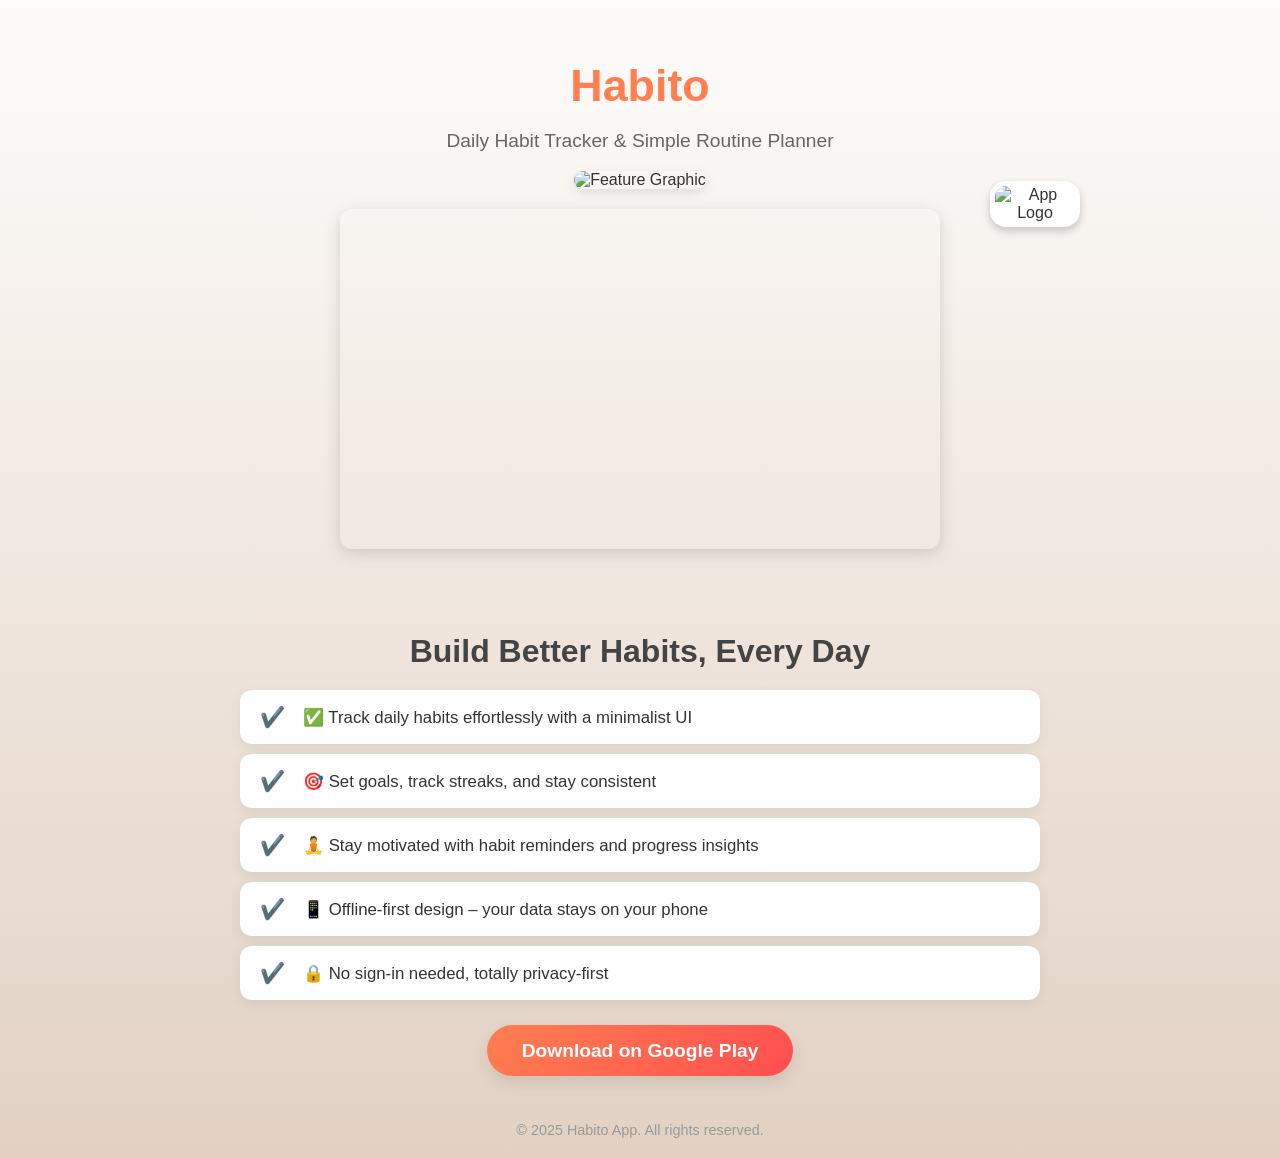
==== habito.html @ ad1ffdc1 "Add files via upload" ====
<!DOCTYPE html>
<html lang="en">
<head>
  <meta charset="UTF-8" />
  <meta name="viewport" content="width=device-width, initial-scale=1.0" />
  <title>Habito – Daily Habit Tracker</title>
  <meta name="description" content="Habito is a simple and elegant habit tracker app to help you build daily routines and reach your goals effortlessly.">
  <meta name="keywords" content="habit tracker, daily planner, routine app, goal tracker, productivity app, Habito app, personal growth, habit forming">
  <style>
    body {
      margin: 0;
      font-family: 'Poppins', sans-serif;
      background: linear-gradient(to bottom, #fdfcfb, #e2d1c3);
      color: #333;
    }
    header {
      text-align: center;
      padding: 40px 20px 20px;
    }
    header img {
      max-width: 200px;
      border-radius: 16px;
      box-shadow: 0 8px 20px rgba(0,0,0,0.1);
    }
    h1 {
      font-size: 2.8em;
      margin: 20px 0 10px;
      color: #ff7f50;
    }
    p.lead {
      font-size: 1.2em;
      color: #666;
    }
    .features {
      max-width: 800px;
      margin: 40px auto;
      padding: 0 20px;
    }
    .features h2 {
      font-size: 2em;
      color: #444;
      text-align: center;
      margin-bottom: 20px;
    }
    .features ul {
      list-style: none;
      padding: 0;
    }
    .features ul li {
      background: #fff;
      padding: 15px 20px;
      margin: 10px 0;
      border-radius: 12px;
      box-shadow: 0 4px 12px rgba(0,0,0,0.07);
      font-size: 1.05em;
      display: flex;
      align-items: center;
      gap: 10px;
    }
    .features ul li::before {
      content: '✔️';
      font-size: 1.2em;
      color: #ff7f50;
    }
    .cta {
      text-align: center;
      margin: 40px 0;
    }
    .cta a {
      text-decoration: none;
      padding: 15px 35px;
      background: linear-gradient(135deg, #ff7f50, #ff4e50);
      color: #fff;
      border-radius: 30px;
      font-size: 1.2em;
      font-weight: bold;
      box-shadow: 0 6px 16px rgba(0,0,0,0.1);
      transition: transform 0.2s, box-shadow 0.2s;
    }
    .cta a:hover {
      transform: translateY(-3px);
      box-shadow: 0 8px 20px rgba(0,0,0,0.2);
    }
    iframe {
      width: 90%;
      max-width: 600px;
      height: 340px;
      border-radius: 12px;
      box-shadow: 0 4px 16px rgba(0,0,0,0.15);
      margin: 20px 0;
    }
    footer {
      text-align: center;
      padding: 20px;
      font-size: 0.9em;
      color: #999;
    }
    .features ul li::before {
    content: "✔️";
    color: #ff7f50;
    margin-right: 8px;
    font-size: 1.2em;
  }
  </style>
</head>
<body>

  <header>
    
    <h1>Habito</h1>
    <p class="lead">Daily Habit Tracker & Simple Routine Planner</p>
   <div style="position: relative; width: 100%; max-width: 900px; margin: 0 auto;">
  <!-- Full-screen Feature Graphic -->
  <img src="https://blogger.googleusercontent.com/img/b/R29vZ2xl/AVvXsEiHwgFBhTEs3V42V51SyIHfuYDcivTJVNi-2oYnQlgFef5JMZ2BQNNwjPAx4bKdwG3WVk2GfuIKaDmi349PSzW-uFXaODygXVvB98hwSgTIDaYnUN8LfhJOiqp2ZNJD8CUibwhTAhFlo4NQpXDCPuo5dZEP4-grw1qR-uab0Sog9tj0UMukn-UFpDVpCFXp/s1024/habito_f.jpg" 
       alt="Feature Graphic" style="width: 100%; border-radius: 12px; box-shadow: 0 4px 12px rgba(0,0,0,0.1);">

  <!-- App Logo at Top-Right Corner -->
  <img src="https://blogger.googleusercontent.com/img/b/R29vZ2xl/AVvXsEjjjSbod9H60gX9Gc_HC6oWYlMQV6GK_qllEgHEc7C749hJFwrMSoJrCwc2vkyp_BEpEbWZ2PaMDC0BfS89dUcJ0TJmK69-9cLu1a9scJlb5FagYDB4NpR78DJTnu5Svjmne6YpM6K0FbHvhp4FxPxdxg_zzlLQF0kmuIdYuZtOAFxPRB6gcvrUP9Clr7xS/s200/Habito%20%E2%80%93%20Daily%20Habit%20Tracker.png" 
       alt="App Logo" style="position: absolute; top: 10px; right: 10px; width: 80px; height: auto; border-radius: 16px; box-shadow: 0 4px 8px rgba(0,0,0,0.2); background: white; padding: 5px;">
</div>
    
    <iframe src="https://www.youtube.com/embed/MSNBlSdFaaI" frameborder="0" allowfullscreen></iframe>
    
  </header>

<section class="features">
    <h2>Build Better Habits, Every Day</h2>
    <ul>
      <li>✅ Track daily habits effortlessly with a minimalist UI</li>
      <li>🎯 Set goals, track streaks, and stay consistent</li>
      <li>🧘 Stay motivated with habit reminders and progress insights</li>
      <li>📱 Offline-first design – your data stays on your phone</li>
      <li>🔒 No sign-in needed, totally privacy-first</li>
    </ul>
  </section>

  <div class="cta">
    <a href="https://play.google.com/store/apps/details?id=com.odinovo.hobito" target="_blank">Download on Google Play</a>
  </div>

  <footer>
    &copy; 2025 Habito App. All rights reserved.
  </footer>

</body>
</html>
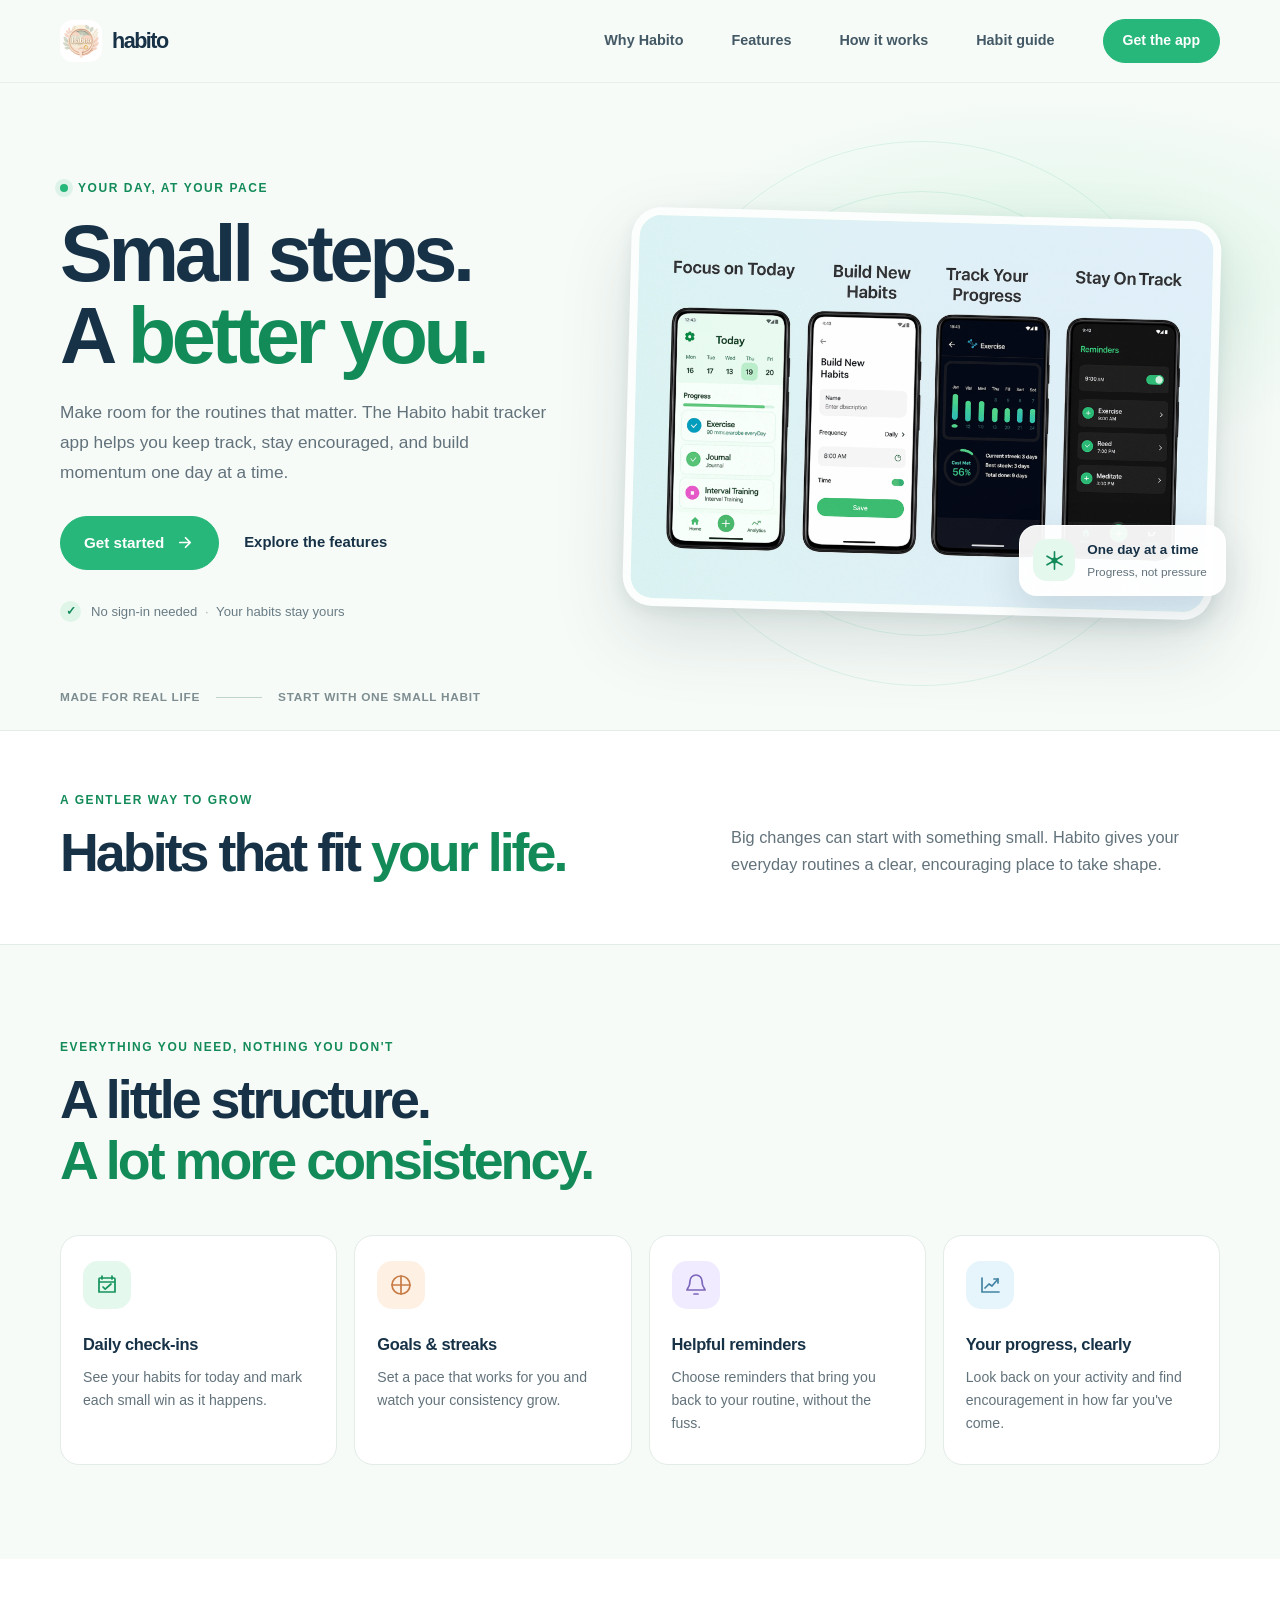
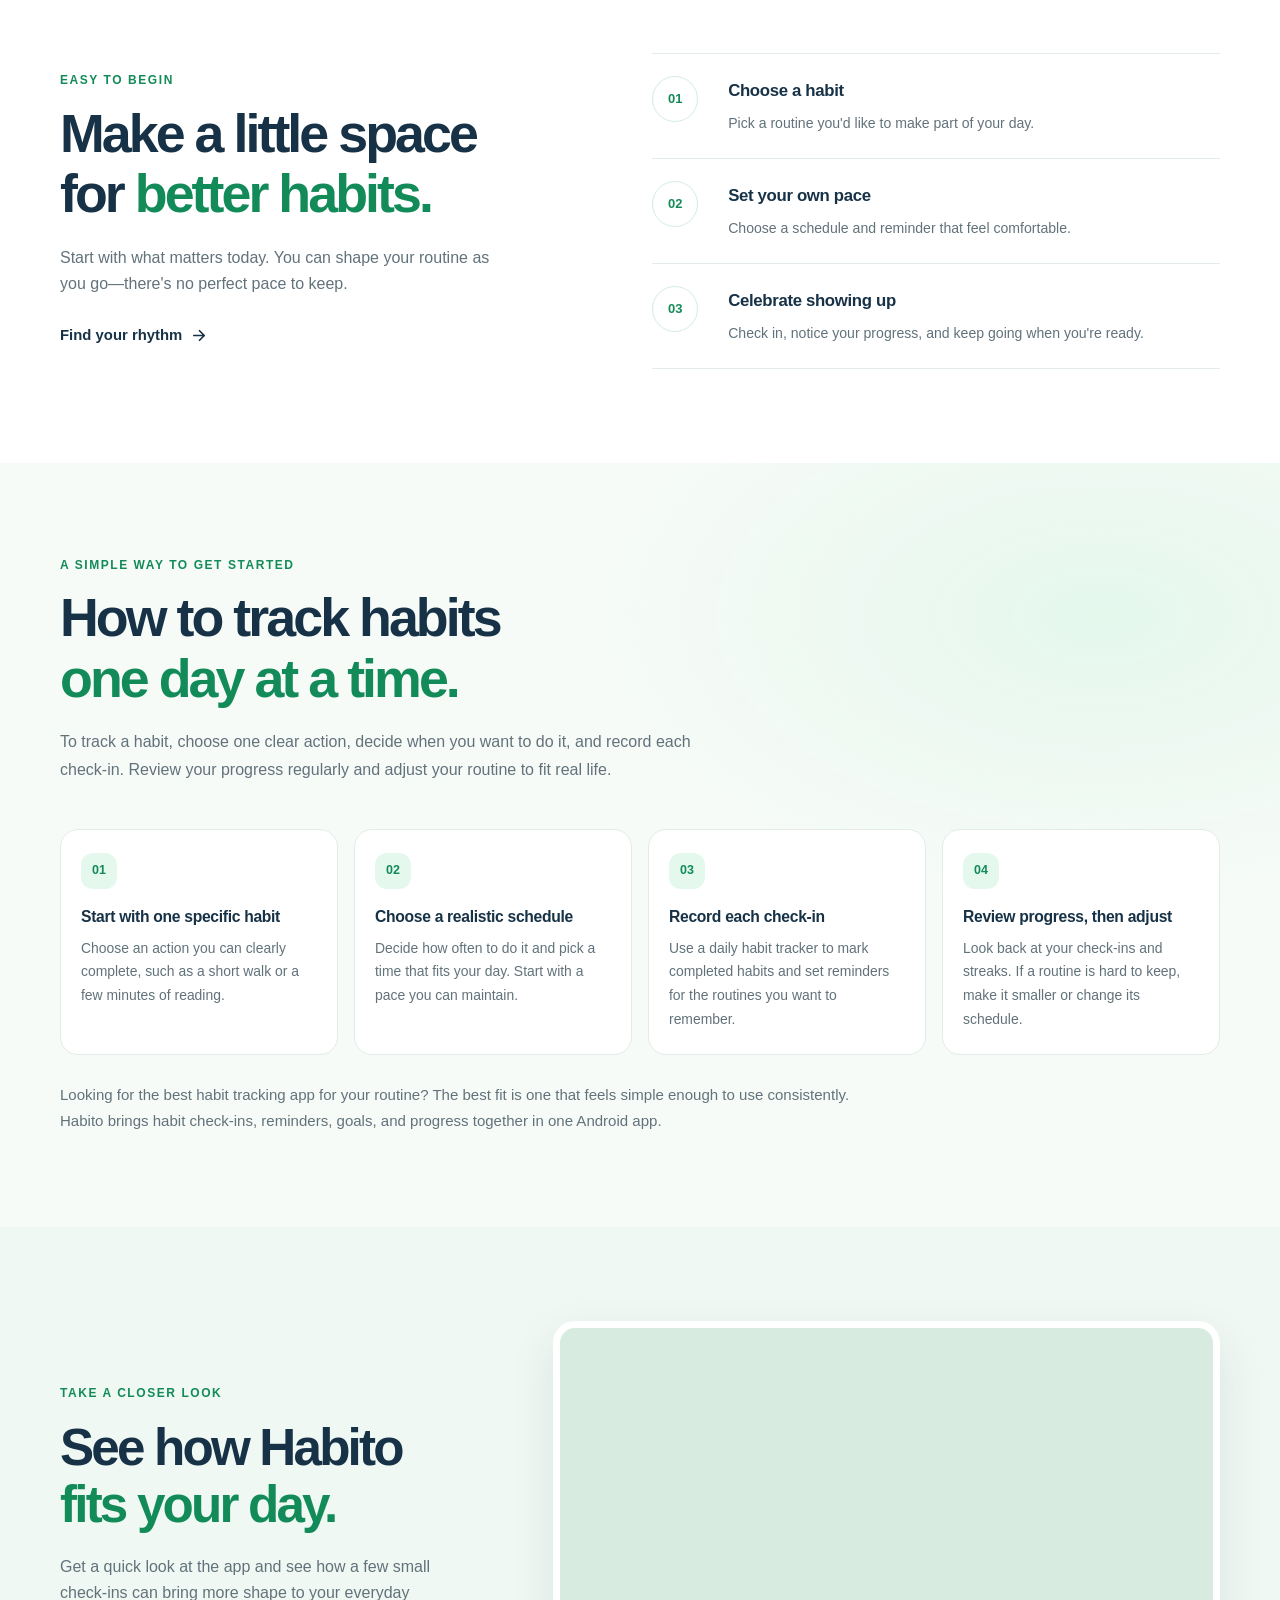
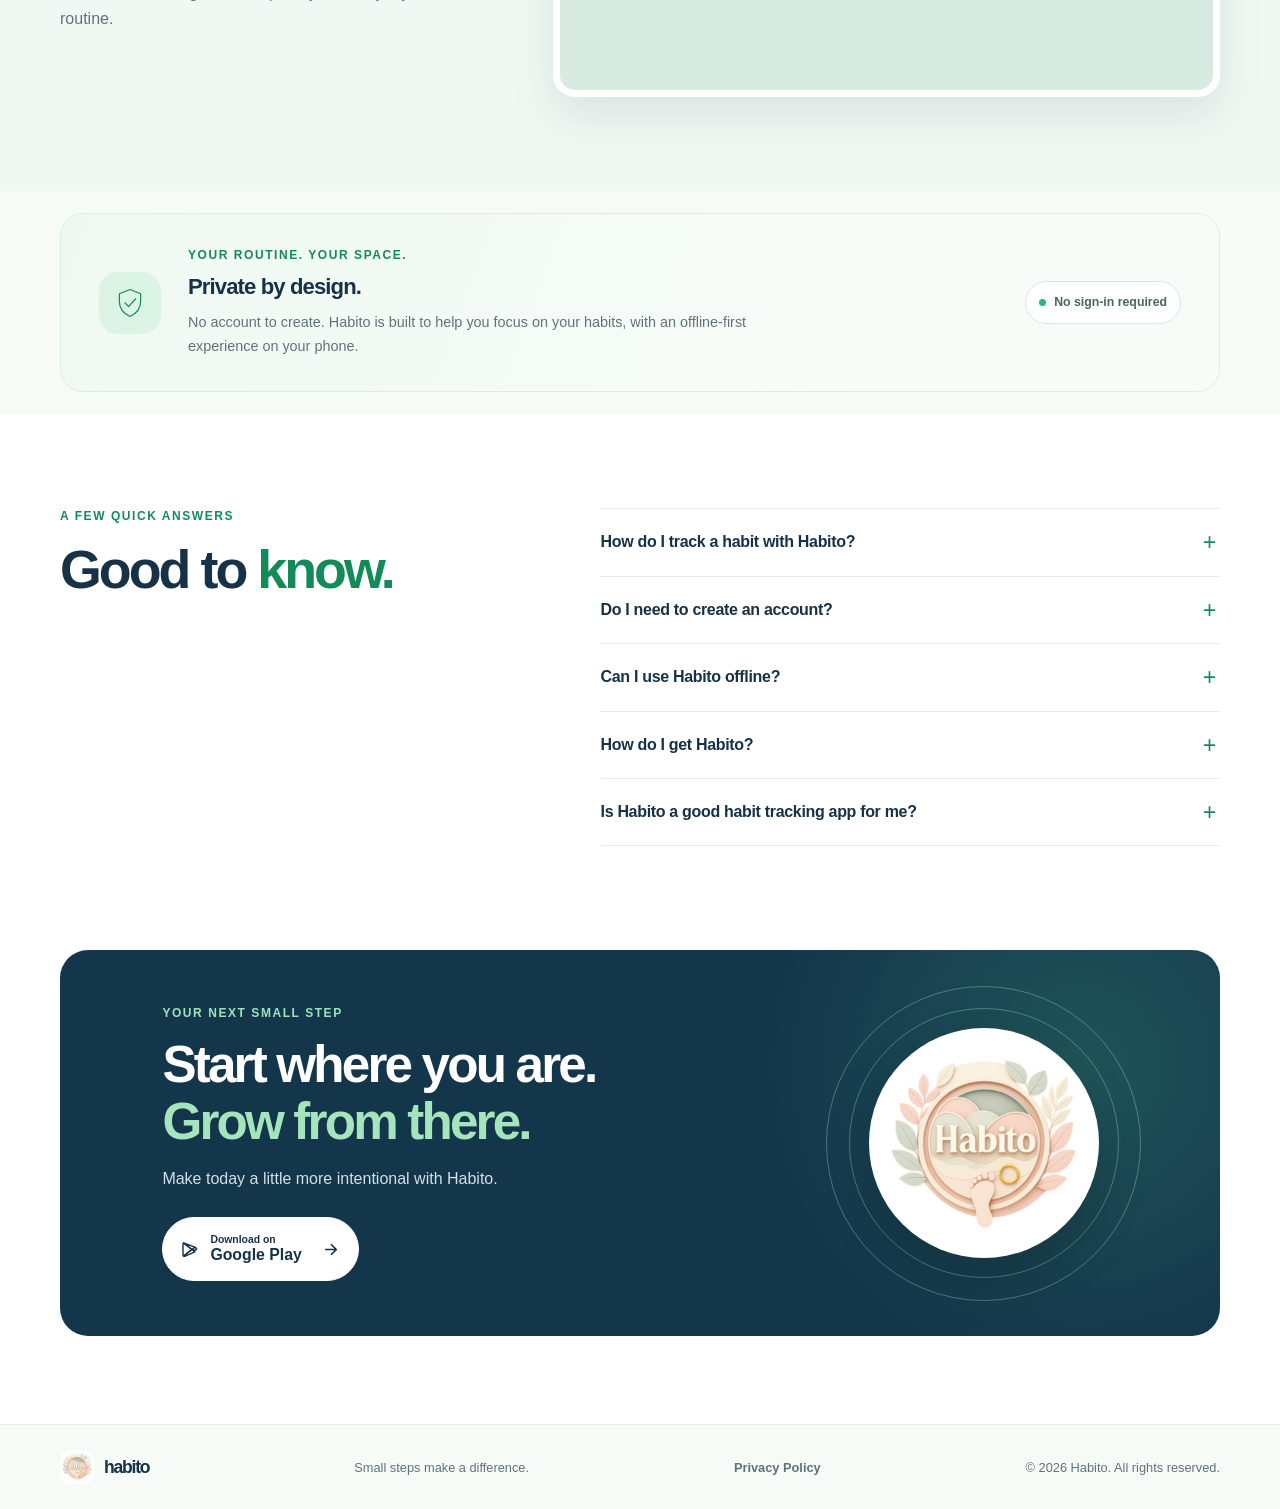
==== commit c251aa7e: "new verstion of website" ====
--- a/habito.html
+++ b/habito.html
@@ -1,146 +1,17 @@
-<!DOCTYPE html>
+<!doctype html>
 <html lang="en">
-<head>
-  <meta charset="UTF-8" />
-  <meta name="viewport" content="width=device-width, initial-scale=1.0" />
-  <title>Habito – Daily Habit Tracker</title>
-  <meta name="description" content="Habito is a simple and elegant habit tracker app to help you build daily routines and reach your goals effortlessly.">
-  <meta name="keywords" content="habit tracker, daily planner, routine app, goal tracker, productivity app, Habito app, personal growth, habit forming">
-  <style>
-    body {
-      margin: 0;
-      font-family: 'Poppins', sans-serif;
-      background: linear-gradient(to bottom, #fdfcfb, #e2d1c3);
-      color: #333;
-    }
-    header {
-      text-align: center;
-      padding: 40px 20px 20px;
-    }
-    header img {
-      max-width: 200px;
-      border-radius: 16px;
-      box-shadow: 0 8px 20px rgba(0,0,0,0.1);
-    }
-    h1 {
-      font-size: 2.8em;
-      margin: 20px 0 10px;
-      color: #ff7f50;
-    }
-    p.lead {
-      font-size: 1.2em;
-      color: #666;
-    }
-    .features {
-      max-width: 800px;
-      margin: 40px auto;
-      padding: 0 20px;
-    }
-    .features h2 {
-      font-size: 2em;
-      color: #444;
-      text-align: center;
-      margin-bottom: 20px;
-    }
-    .features ul {
-      list-style: none;
-      padding: 0;
-    }
-    .features ul li {
-      background: #fff;
-      padding: 15px 20px;
-      margin: 10px 0;
-      border-radius: 12px;
-      box-shadow: 0 4px 12px rgba(0,0,0,0.07);
-      font-size: 1.05em;
-      display: flex;
-      align-items: center;
-      gap: 10px;
-    }
-    .features ul li::before {
-      content: '✔️';
-      font-size: 1.2em;
-      color: #ff7f50;
-    }
-    .cta {
-      text-align: center;
-      margin: 40px 0;
-    }
-    .cta a {
-      text-decoration: none;
-      padding: 15px 35px;
-      background: linear-gradient(135deg, #ff7f50, #ff4e50);
-      color: #fff;
-      border-radius: 30px;
-      font-size: 1.2em;
-      font-weight: bold;
-      box-shadow: 0 6px 16px rgba(0,0,0,0.1);
-      transition: transform 0.2s, box-shadow 0.2s;
-    }
-    .cta a:hover {
-      transform: translateY(-3px);
-      box-shadow: 0 8px 20px rgba(0,0,0,0.2);
-    }
-    iframe {
-      width: 90%;
-      max-width: 600px;
-      height: 340px;
-      border-radius: 12px;
-      box-shadow: 0 4px 16px rgba(0,0,0,0.15);
-      margin: 20px 0;
-    }
-    footer {
-      text-align: center;
-      padding: 20px;
-      font-size: 0.9em;
-      color: #999;
-    }
-    .features ul li::before {
-    content: "✔️";
-    color: #ff7f50;
-    margin-right: 8px;
-    font-size: 1.2em;
-  }
-  </style>
-</head>
-<body>
-
-  <header>
-    
-    <h1>Habito</h1>
-    <p class="lead">Daily Habit Tracker & Simple Routine Planner</p>
-   <div style="position: relative; width: 100%; max-width: 900px; margin: 0 auto;">
-  <!-- Full-screen Feature Graphic -->
-  <img src="https://blogger.googleusercontent.com/img/b/R29vZ2xl/AVvXsEiHwgFBhTEs3V42V51SyIHfuYDcivTJVNi-2oYnQlgFef5JMZ2BQNNwjPAx4bKdwG3WVk2GfuIKaDmi349PSzW-uFXaODygXVvB98hwSgTIDaYnUN8LfhJOiqp2ZNJD8CUibwhTAhFlo4NQpXDCPuo5dZEP4-grw1qR-uab0Sog9tj0UMukn-UFpDVpCFXp/s1024/habito_f.jpg" 
-       alt="Feature Graphic" style="width: 100%; border-radius: 12px; box-shadow: 0 4px 12px rgba(0,0,0,0.1);">
-
-  <!-- App Logo at Top-Right Corner -->
-  <img src="https://blogger.googleusercontent.com/img/b/R29vZ2xl/AVvXsEjjjSbod9H60gX9Gc_HC6oWYlMQV6GK_qllEgHEc7C749hJFwrMSoJrCwc2vkyp_BEpEbWZ2PaMDC0BfS89dUcJ0TJmK69-9cLu1a9scJlb5FagYDB4NpR78DJTnu5Svjmne6YpM6K0FbHvhp4FxPxdxg_zzlLQF0kmuIdYuZtOAFxPRB6gcvrUP9Clr7xS/s200/Habito%20%E2%80%93%20Daily%20Habit%20Tracker.png" 
-       alt="App Logo" style="position: absolute; top: 10px; right: 10px; width: 80px; height: auto; border-radius: 16px; box-shadow: 0 4px 8px rgba(0,0,0,0.2); background: white; padding: 5px;">
-</div>
-    
-    <iframe src="https://www.youtube.com/embed/MSNBlSdFaaI" frameborder="0" allowfullscreen></iframe>
-    
-  </header>
-
-<section class="features">
-    <h2>Build Better Habits, Every Day</h2>
-    <ul>
-      <li>✅ Track daily habits effortlessly with a minimalist UI</li>
-      <li>🎯 Set goals, track streaks, and stay consistent</li>
-      <li>🧘 Stay motivated with habit reminders and progress insights</li>
-      <li>📱 Offline-first design – your data stays on your phone</li>
-      <li>🔒 No sign-in needed, totally privacy-first</li>
-    </ul>
-  </section>
-
-  <div class="cta">
-    <a href="https://play.google.com/store/apps/details?id=com.odinovo.hobito" target="_blank">Download on Google Play</a>
-  </div>
-
-  <footer>
-    &copy; 2025 Habito App. All rights reserved.
-  </footer>
-
-</body>
-</html>+  <head>
+    <meta charset="utf-8" />
+    <meta name="viewport" content="width=device-width, initial-scale=1" />
+    <meta name="robots" content="noindex, follow" />
+    <meta http-equiv="refresh" content="0; url=./index.html" />
+    <link rel="canonical" href="https://habittracker.orwich.in/" />
+    <title>Habito Habit Tracker</title>
+    <script>
+      window.location.replace("./index.html");
+    </script>
+  </head>
+  <body>
+    <p>Habito has moved to its <a href="./index.html">new homepage</a>.</p>
+  </body>
+</html>
